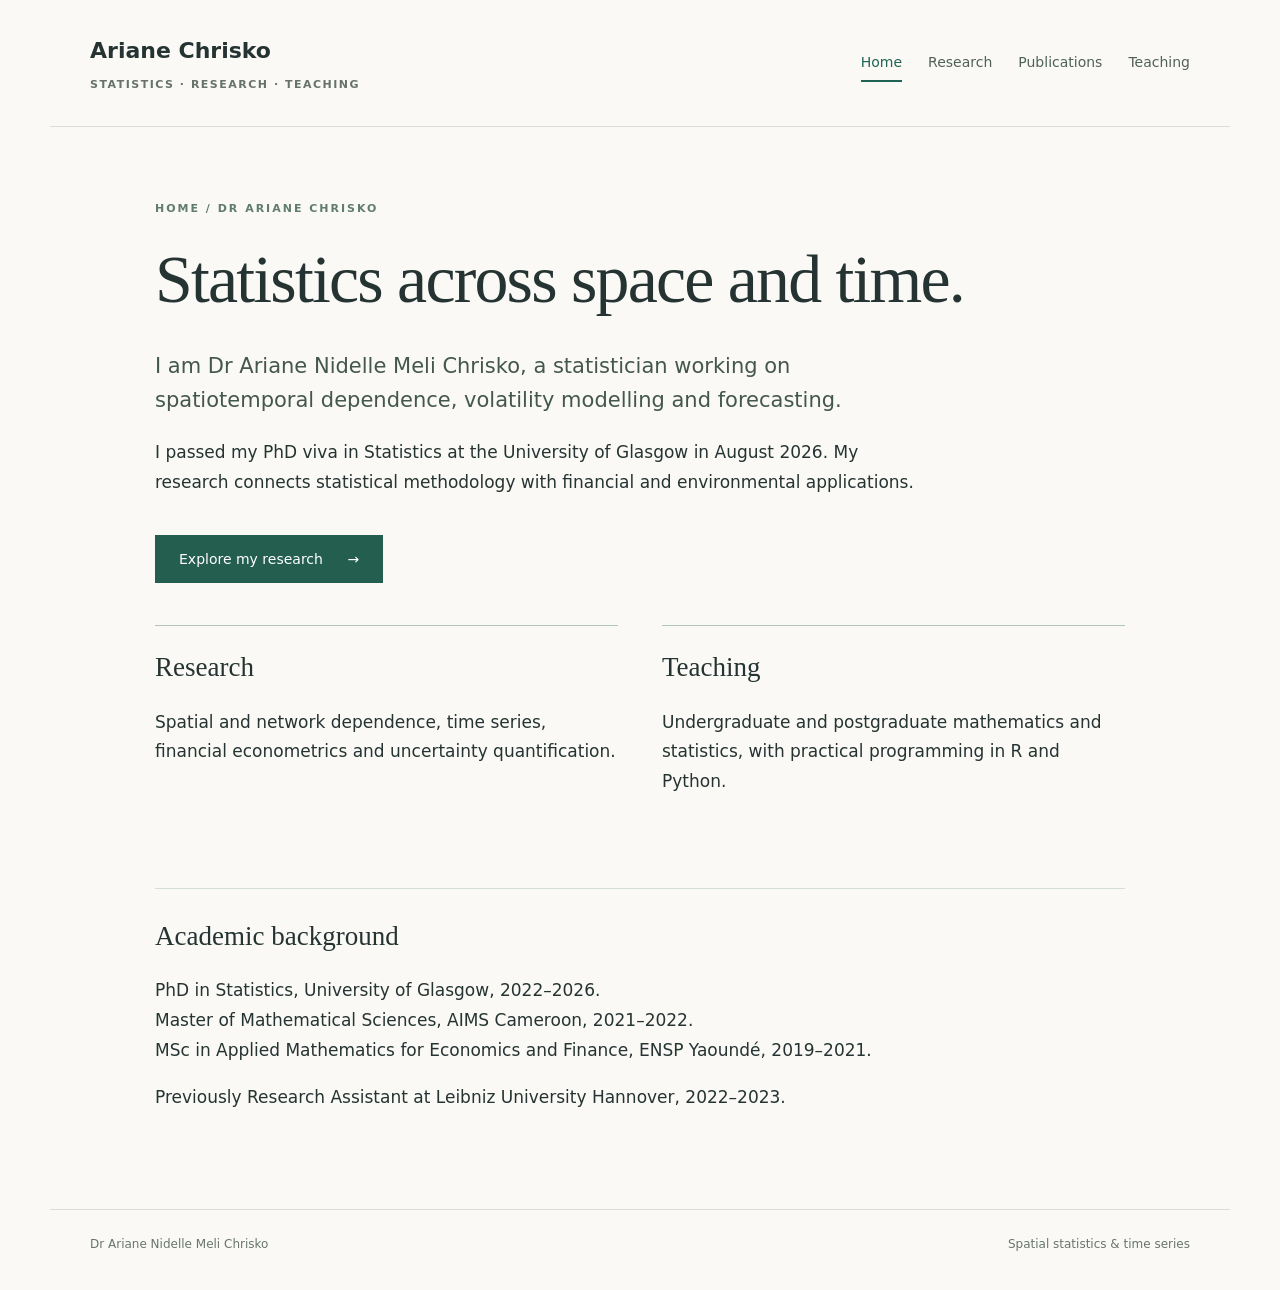
==== index.html @ 05c62856 "Add files via upload my website" ====
<!doctype html>
<html lang="en"><head><meta charset="utf-8"><meta name="viewport" content="width=device-width,initial-scale=1"><title>Home | Ariane Chrisko</title><meta name="description" content="Academic website of Dr Ariane Chrisko: spatial statistics, time series, volatility modelling and teaching."><link rel="stylesheet" href="style.css"></head>
<body><a class="skip" href="#main">Skip to content</a><header><a class="brand" href="index.html">Ariane Chrisko<span>Statistics · Research · Teaching</span></a><nav aria-label="Main navigation"><a href="index.html" aria-current="page">Home</a><a href="research.html">Research</a><a href="publications.html">Publications</a><a href="teaching.html">Teaching</a></nav></header><main id="main"><p class="eyebrow">Home / Dr Ariane Chrisko</p><h1>Statistics across space and time.</h1><p class="lead">I am Dr Ariane Nidelle Meli Chrisko, a statistician working on spatiotemporal dependence, volatility modelling and forecasting.</p><p>I passed my PhD viva in Statistics at the University of Glasgow in August 2026. My research connects statistical methodology with financial and environmental applications.</p><a class="button" href="research.html">Explore my research <span aria-hidden="true">→</span></a><div class="grid"><article><h2>Research</h2><p>Spatial and network dependence, time series, financial econometrics and uncertainty quantification.</p></article><article><h2>Teaching</h2><p>Undergraduate and postgraduate mathematics and statistics, with practical programming in R and Python.</p></article></div><section><h2>Academic background</h2><p>PhD in Statistics, University of Glasgow, 2022–2026.<br>Master of Mathematical Sciences, AIMS Cameroon, 2021–2022.<br>MSc in Applied Mathematics for Economics and Finance, ENSP Yaoundé, 2019–2021.</p><p>Previously Research Assistant at Leibniz University Hannover, 2022–2023.</p></section></main><footer><span>Dr Ariane Nidelle Meli Chrisko</span><span>Spatial statistics &amp; time series</span></footer></body></html>
---- style.css ----
*{box-sizing:border-box}html{scroll-behavior:smooth}body{margin:0;background:#faf9f6;color:#253432;font:17px/1.75 system-ui,-apple-system,BlinkMacSystemFont,"Segoe UI",sans-serif}a{color:#1f6556;text-underline-offset:5px}header{max-width:1180px;margin:auto;padding:32px 40px;display:flex;align-items:center;justify-content:space-between;gap:24px;border-bottom:1px solid #d9ded8}.brand{font-size:22px;font-weight:650;text-decoration:none;color:#253432}.brand span{display:block;font-size:11px;letter-spacing:1.5px;text-transform:uppercase;color:#66726b;margin-top:4px}nav{display:flex;gap:26px;flex-wrap:wrap}nav a{text-decoration:none;font-size:14px;color:#50615b;padding:6px 0}nav a[aria-current=page]{border-bottom:2px solid #1f6556;color:#1f6556}main{max-width:1050px;margin:auto;padding:72px 40px 80px}.eyebrow{text-transform:uppercase;letter-spacing:2px;font-size:11px;font-weight:650;color:#607c70;margin:0 0 24px}h1{font-family:Georgia,serif;font-size:clamp(38px,5.3vw,68px);font-weight:400;line-height:1.12;letter-spacing:-1.8px;max-width:880px;margin:0 0 32px}h2{font-family:Georgia,serif;font-size:27px;line-height:1.3;font-weight:400;margin-top:0}p{max-width:780px}.lead{font-size:21px;line-height:1.6;max-width:760px;color:#44574e}.button{display:inline-block;background:#245e4e;color:white;text-decoration:none;padding:12px 24px;font-size:14px;margin:20px 0 42px}.button span{margin-left:20px}.grid{display:grid;grid-template-columns:1fr 1fr;gap:44px;margin-bottom:50px}.grid article{padding:24px 0;border-top:1px solid #b3c6bc}section{border-top:1px solid #d5ddd7;margin-top:38px;padding-top:30px}.paper{padding:32px 0;border-top:1px solid #d5ddd7}.paper .eyebrow{margin-bottom:12px}.paper h2{max-width:800px}footer{max-width:1180px;margin:auto;padding:24px 40px 35px;border-top:1px solid #d9ded8;display:flex;justify-content:space-between;gap:20px;color:#68756f;font-size:12px}.skip{position:absolute;top:-100px;padding:10px;background:white}.skip:focus{top:0}:focus-visible{outline:3px solid #a66c23;outline-offset:5px}@media(max-width:700px){header{padding:24px;align-items:flex-start;flex-direction:column}nav{gap:22px}main{padding:48px 24px}.grid{grid-template-columns:1fr;gap:10px}footer{padding:24px;flex-direction:column;gap:6px}.lead{font-size:19px}h1{letter-spacing:-1px}}
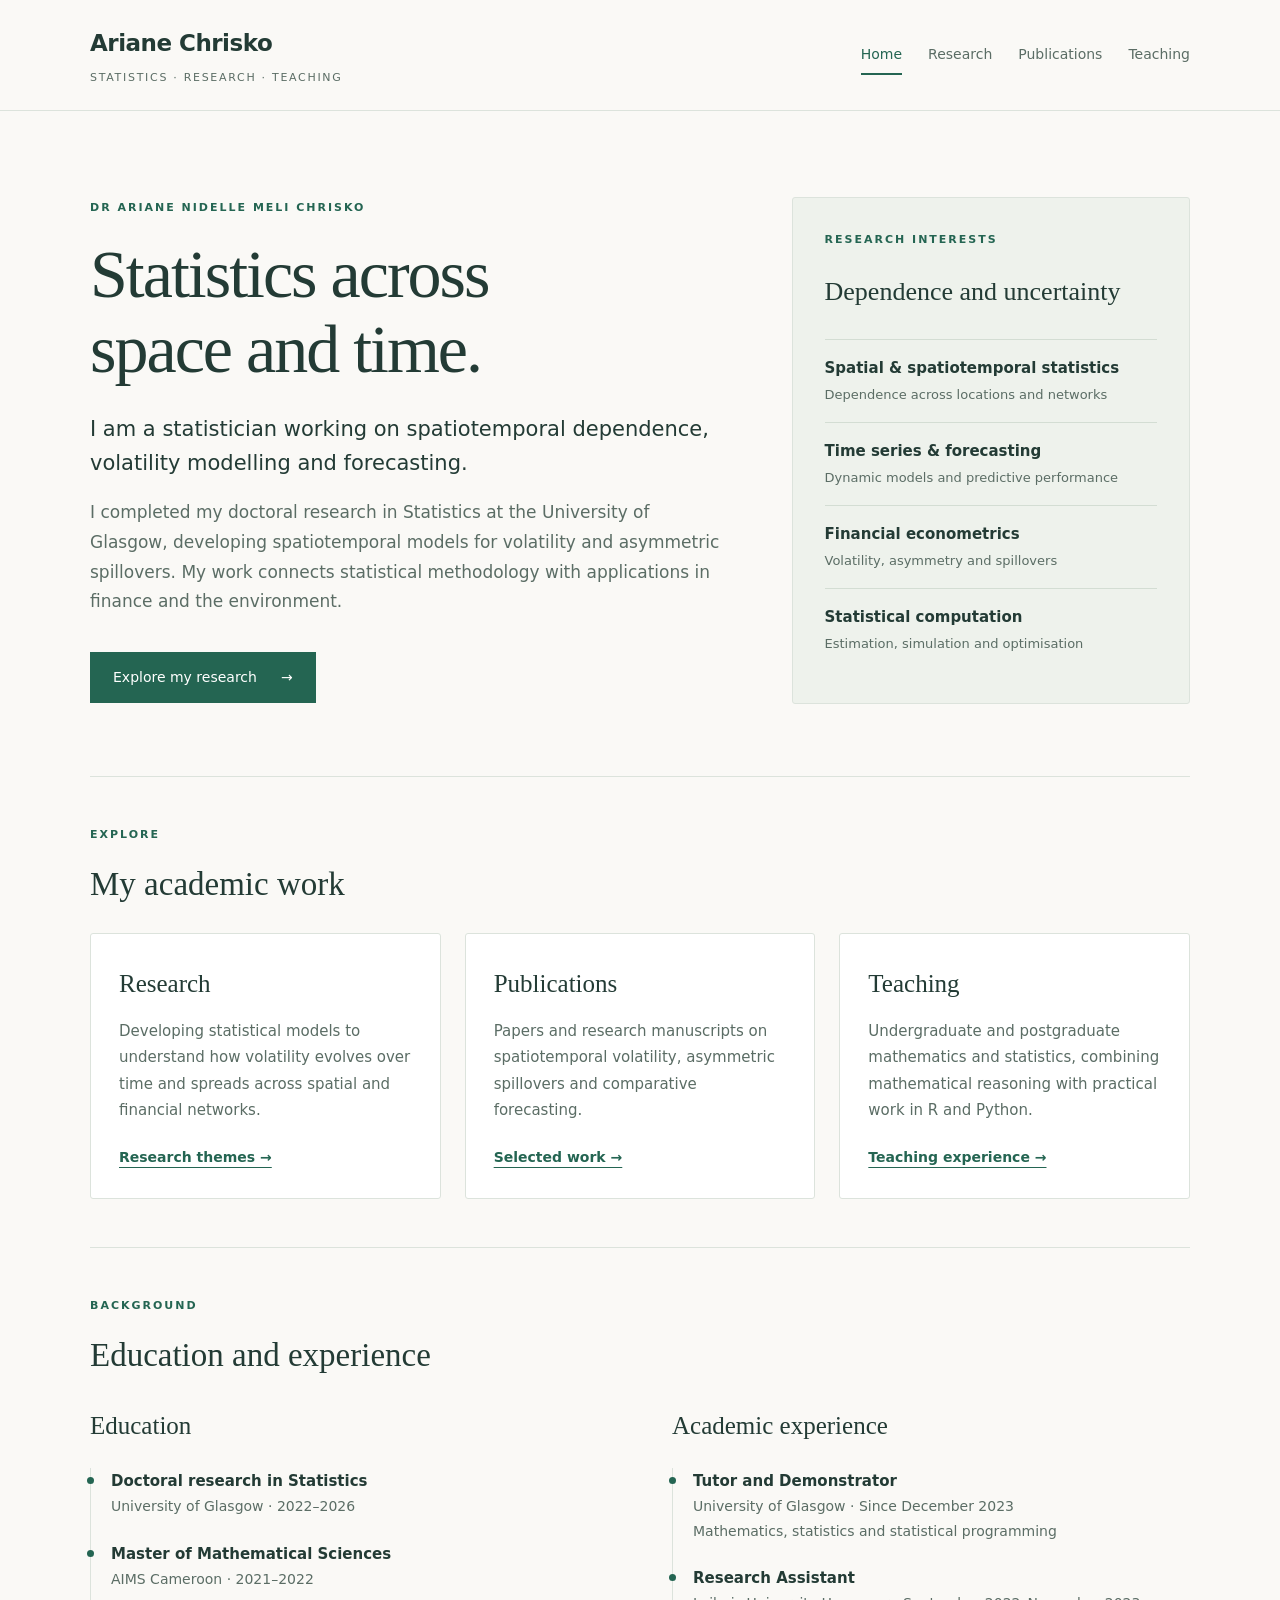
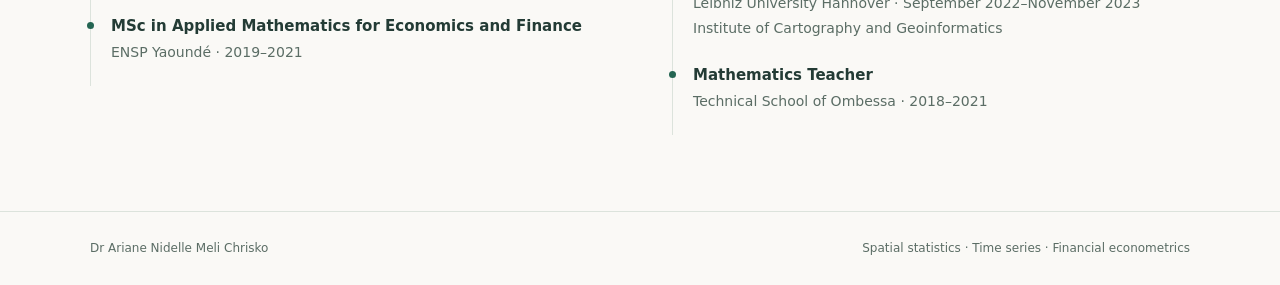
==== commit 96c3046b: "Update" ====
--- a/index.html
+++ b/index.html
@@ -1,3 +1,552 @@
 <!doctype html>
-<html lang="en"><head><meta charset="utf-8"><meta name="viewport" content="width=device-width,initial-scale=1"><title>Home | Ariane Chrisko</title><meta name="description" content="Academic website of Dr Ariane Chrisko: spatial statistics, time series, volatility modelling and teaching."><link rel="stylesheet" href="style.css"></head>
-<body><a class="skip" href="#main">Skip to content</a><header><a class="brand" href="index.html">Ariane Chrisko<span>Statistics · Research · Teaching</span></a><nav aria-label="Main navigation"><a href="index.html" aria-current="page">Home</a><a href="research.html">Research</a><a href="publications.html">Publications</a><a href="teaching.html">Teaching</a></nav></header><main id="main"><p class="eyebrow">Home / Dr Ariane Chrisko</p><h1>Statistics across space and time.</h1><p class="lead">I am Dr Ariane Nidelle Meli Chrisko, a statistician working on spatiotemporal dependence, volatility modelling and forecasting.</p><p>I passed my PhD viva in Statistics at the University of Glasgow in August 2026. My research connects statistical methodology with financial and environmental applications.</p><a class="button" href="research.html">Explore my research <span aria-hidden="true">→</span></a><div class="grid"><article><h2>Research</h2><p>Spatial and network dependence, time series, financial econometrics and uncertainty quantification.</p></article><article><h2>Teaching</h2><p>Undergraduate and postgraduate mathematics and statistics, with practical programming in R and Python.</p></article></div><section><h2>Academic background</h2><p>PhD in Statistics, University of Glasgow, 2022–2026.<br>Master of Mathematical Sciences, AIMS Cameroon, 2021–2022.<br>MSc in Applied Mathematics for Economics and Finance, ENSP Yaoundé, 2019–2021.</p><p>Previously Research Assistant at Leibniz University Hannover, 2022–2023.</p></section></main><footer><span>Dr Ariane Nidelle Meli Chrisko</span><span>Spatial statistics &amp; time series</span></footer></body></html>+<html lang="en">
+<head>
+  <meta charset="utf-8">
+  <meta name="viewport" content="width=device-width, initial-scale=1">
+
+  <title>Dr Ariane Chrisko | Statistics & Research</title>
+  <meta name="description"
+        content="Dr Ariane Chrisko researches spatial statistics, time series, volatility modelling and forecasting.">
+
+  <style>
+    :root {
+      --background: #faf9f6;
+      --surface: #ffffff;
+      --text: #233b35;
+      --muted: #5b6d65;
+      --accent: #246552;
+      --border: #dce3dc;
+    }
+
+    * {
+      box-sizing: border-box;
+    }
+
+    body {
+      margin: 0;
+      background: var(--background);
+      color: var(--text);
+      font-family: system-ui, -apple-system, BlinkMacSystemFont,
+                   "Segoe UI", sans-serif;
+      font-size: 17px;
+      line-height: 1.75;
+    }
+
+    a {
+      color: var(--accent);
+      text-underline-offset: 5px;
+    }
+
+    a:focus-visible {
+      outline: 3px solid #ad792f;
+      outline-offset: 6px;
+    }
+
+    .container {
+      width: min(1100px, calc(100% - 48px));
+      margin-inline: auto;
+    }
+
+    .skip-link {
+      position: absolute;
+      left: 16px;
+      top: -100px;
+      padding: 10px 16px;
+      background: white;
+      z-index: 10;
+    }
+
+    .skip-link:focus {
+      top: 12px;
+    }
+
+    header {
+      border-bottom: 1px solid var(--border);
+    }
+
+    .header-content {
+      min-height: 110px;
+      display: flex;
+      align-items: center;
+      justify-content: space-between;
+      gap: 28px;
+    }
+
+    .brand {
+      color: var(--text);
+      text-decoration: none;
+      font-size: 23px;
+      font-weight: 650;
+      letter-spacing: -0.5px;
+    }
+
+    .brand span {
+      display: block;
+      margin-top: 4px;
+      color: var(--muted);
+      font-size: 11px;
+      font-weight: 500;
+      letter-spacing: 1.7px;
+      text-transform: uppercase;
+    }
+
+    nav {
+      display: flex;
+      flex-wrap: wrap;
+      gap: 26px;
+    }
+
+    nav a {
+      padding: 7px 0;
+      color: var(--muted);
+      text-decoration: none;
+      font-size: 14px;
+    }
+
+    nav a:hover,
+    nav a[aria-current="page"] {
+      color: var(--accent);
+    }
+
+    nav a[aria-current="page"] {
+      border-bottom: 2px solid var(--accent);
+    }
+
+    .hero {
+      display: grid;
+      grid-template-columns: 1.6fr 1fr;
+      align-items: center;
+      gap: 64px;
+      padding-block: 86px 72px;
+    }
+
+    .eyebrow {
+      margin: 0 0 20px;
+      color: var(--accent);
+      font-size: 11px;
+      font-weight: 650;
+      letter-spacing: 2px;
+      text-transform: uppercase;
+    }
+
+    h1,
+    h2,
+    h3 {
+      font-family: Georgia, "Times New Roman", serif;
+      font-weight: 400;
+    }
+
+    h1 {
+      margin: 0 0 26px;
+      font-size: clamp(43px, 5.5vw, 68px);
+      line-height: 1.1;
+      letter-spacing: -2px;
+    }
+
+    .lead {
+      margin-bottom: 18px;
+      font-size: 21px;
+      line-height: 1.6;
+    }
+
+    .intro {
+      color: var(--muted);
+    }
+
+    .button {
+      display: inline-flex;
+      align-items: center;
+      gap: 24px;
+      margin-top: 18px;
+      padding: 12px 22px;
+      background: var(--accent);
+      color: white;
+      text-decoration: none;
+      font-size: 14px;
+      border: 1px solid var(--accent);
+      transition: background 150ms ease;
+    }
+
+    .button:hover {
+      background: #194b3c;
+    }
+
+    .research-panel {
+      padding: 32px;
+      background: #eef2ec;
+      border: 1px solid var(--border);
+      border-radius: 3px;
+    }
+
+    .research-panel h2 {
+      margin: 0 0 24px;
+      font-size: 26px;
+    }
+
+    .research-panel ul {
+      list-style: none;
+      padding: 0;
+      margin: 0;
+    }
+
+    .research-panel li {
+      padding: 15px 0;
+      border-top: 1px solid #d3ddd3;
+    }
+
+    .research-panel li strong {
+      display: block;
+      font-size: 15px;
+      font-weight: 600;
+    }
+
+    .research-panel li span {
+      display: block;
+      color: var(--muted);
+      font-size: 13px;
+      margin-top: 3px;
+    }
+
+    .section {
+      padding-block: 48px;
+      border-top: 1px solid var(--border);
+    }
+
+    .section-heading {
+      margin: 0 0 28px;
+      font-size: 33px;
+      line-height: 1.25;
+    }
+
+    .cards {
+      display: grid;
+      grid-template-columns: repeat(3, 1fr);
+      gap: 24px;
+    }
+
+    .card {
+      display: flex;
+      flex-direction: column;
+      padding: 28px;
+      background: var(--surface);
+      border: 1px solid var(--border);
+      border-radius: 3px;
+    }
+
+    .card h3 {
+      margin: 0 0 12px;
+      font-size: 25px;
+    }
+
+    .card p {
+      margin: 0 0 22px;
+      color: var(--muted);
+      font-size: 15px;
+    }
+
+    .card a {
+      align-self: flex-start;
+      margin-top: auto;
+      font-size: 14px;
+      font-weight: 600;
+    }
+
+    .background-grid {
+      display: grid;
+      grid-template-columns: 1fr 1fr;
+      gap: 64px;
+    }
+
+    .background-grid h3 {
+      margin: 0 0 20px;
+      font-size: 25px;
+    }
+
+    .timeline {
+      list-style: none;
+      padding: 0;
+      margin: 0;
+    }
+
+    .timeline li {
+      padding: 0 0 22px 20px;
+      border-left: 1px solid var(--border);
+      position: relative;
+    }
+
+    .timeline li::before {
+      content: "";
+      position: absolute;
+      top: 9px;
+      left: -4px;
+      width: 7px;
+      height: 7px;
+      border-radius: 50%;
+      background: var(--accent);
+    }
+
+    .timeline strong {
+      display: block;
+      font-size: 15px;
+      font-weight: 600;
+    }
+
+    .timeline span {
+      display: block;
+      color: var(--muted);
+      font-size: 14px;
+    }
+
+    footer {
+      margin-top: 28px;
+      border-top: 1px solid var(--border);
+    }
+
+    .footer-content {
+      display: flex;
+      justify-content: space-between;
+      flex-wrap: wrap;
+      gap: 12px;
+      padding-block: 26px;
+      color: var(--muted);
+      font-size: 12px;
+    }
+
+    @media (max-width: 850px) {
+      .hero {
+        grid-template-columns: 1fr;
+        gap: 36px;
+        padding-block: 56px;
+      }
+
+      .research-panel {
+        max-width: 600px;
+      }
+
+      .cards {
+        grid-template-columns: 1fr;
+      }
+
+      .background-grid {
+        gap: 32px;
+      }
+    }
+
+    @media (max-width: 600px) {
+      .container {
+        width: calc(100% - 36px);
+      }
+
+      .header-content {
+        align-items: flex-start;
+        flex-direction: column;
+        gap: 18px;
+        padding-block: 22px;
+      }
+
+      nav {
+        gap: 22px;
+      }
+
+      h1 {
+        letter-spacing: -1px;
+      }
+
+      .lead {
+        font-size: 19px;
+      }
+
+      .background-grid {
+        grid-template-columns: 1fr;
+      }
+
+      .section {
+        padding-block: 36px;
+      }
+
+      .research-panel,
+      .card {
+        padding: 24px;
+      }
+    }
+
+    @media (prefers-reduced-motion: reduce) {
+      * {
+        transition: none !important;
+      }
+    }
+  </style>
+</head>
+
+<body>
+  <a class="skip-link" href="#main">Skip to content</a>
+
+  <header>
+    <div class="container header-content">
+      <a class="brand" href="index.html">
+        Ariane Chrisko
+        <span>Statistics · Research · Teaching</span>
+      </a>
+
+      <nav aria-label="Main navigation">
+        <a href="index.html" aria-current="page">Home</a>
+        <a href="research.html">Research</a>
+        <a href="publications.html">Publications</a>
+        <a href="teaching.html">Teaching</a>
+      </nav>
+    </div>
+  </header>
+
+  <main id="main" class="container">
+    <section class="hero" aria-labelledby="intro-heading">
+      <div>
+        <p class="eyebrow">Dr Ariane Nidelle Meli Chrisko</p>
+
+        <h1 id="intro-heading">
+          Statistics across<br>space and time.
+        </h1>
+
+        <p class="lead">
+          I am a statistician working on spatiotemporal dependence,
+          volatility modelling and forecasting.
+        </p>
+
+        <p class="intro">
+          I completed my doctoral research in Statistics at the
+          University of Glasgow, developing spatiotemporal models
+          for volatility and asymmetric spillovers. My work connects
+          statistical methodology with applications in finance and
+          the environment.
+        </p>
+
+        <a class="button" href="research.html">
+          Explore my research
+          <span aria-hidden="true">→</span>
+        </a>
+      </div>
+
+      <aside class="research-panel" aria-labelledby="focus-heading">
+        <p class="eyebrow">Research interests</p>
+        <h2 id="focus-heading">Dependence and uncertainty</h2>
+
+        <ul>
+          <li>
+            <strong>Spatial &amp; spatiotemporal statistics</strong>
+            <span>Dependence across locations and networks</span>
+          </li>
+          <li>
+            <strong>Time series &amp; forecasting</strong>
+            <span>Dynamic models and predictive performance</span>
+          </li>
+          <li>
+            <strong>Financial econometrics</strong>
+            <span>Volatility, asymmetry and spillovers</span>
+          </li>
+          <li>
+            <strong>Statistical computation</strong>
+            <span>Estimation, simulation and optimisation</span>
+          </li>
+        </ul>
+      </aside>
+    </section>
+
+    <section class="section" aria-labelledby="work-heading">
+      <p class="eyebrow">Explore</p>
+      <h2 class="section-heading" id="work-heading">My academic work</h2>
+
+      <div class="cards">
+        <article class="card">
+          <h3>Research</h3>
+          <p>
+            Developing statistical models to understand how volatility
+            evolves over time and spreads across spatial and financial
+            networks.
+          </p>
+          <a href="research.html">Research themes →</a>
+        </article>
+
+        <article class="card">
+          <h3>Publications</h3>
+          <p>
+            Papers and research manuscripts on spatiotemporal volatility,
+            asymmetric spillovers and comparative forecasting.
+          </p>
+          <a href="publications.html">Selected work →</a>
+        </article>
+
+        <article class="card">
+          <h3>Teaching</h3>
+          <p>
+            Undergraduate and postgraduate mathematics and statistics,
+            combining mathematical reasoning with practical work in
+            R and Python.
+          </p>
+          <a href="teaching.html">Teaching experience →</a>
+        </article>
+      </div>
+    </section>
+
+    <section class="section" aria-labelledby="background-heading">
+      <p class="eyebrow">Background</p>
+      <h2 class="section-heading" id="background-heading">
+        Education and experience
+      </h2>
+
+      <div class="background-grid">
+        <div>
+          <h3>Education</h3>
+
+          <ul class="timeline">
+            <li>
+              <strong>Doctoral research in Statistics</strong>
+              <span>University of Glasgow · 2022–2026</span>
+            </li>
+            <li>
+              <strong>Master of Mathematical Sciences</strong>
+              <span>AIMS Cameroon · 2021–2022</span>
+            </li>
+            <li>
+              <strong>
+                MSc in Applied Mathematics for Economics and Finance
+              </strong>
+              <span>ENSP Yaoundé · 2019–2021</span>
+            </li>
+          </ul>
+        </div>
+
+        <div>
+          <h3>Academic experience</h3>
+
+          <ul class="timeline">
+            <li>
+              <strong>Tutor and Demonstrator</strong>
+              <span>University of Glasgow · Since December 2023</span>
+              <span>
+                Mathematics, statistics and statistical programming
+              </span>
+            </li>
+            <li>
+              <strong>Research Assistant</strong>
+              <span>
+                Leibniz University Hannover · September 2022–November 2023
+              </span>
+              <span>Institute of Cartography and Geoinformatics</span>
+            </li>
+            <li>
+              <strong>Mathematics Teacher</strong>
+              <span>Technical School of Ombessa · 2018–2021</span>
+            </li>
+          </ul>
+        </div>
+      </div>
+    </section>
+  </main>
+
+  <footer>
+    <div class="container footer-content">
+      <span>Dr Ariane Nidelle Meli Chrisko</span>
+      <span>Spatial statistics · Time series · Financial econometrics</span>
+    </div>
+  </footer>
+</body>
+</html>
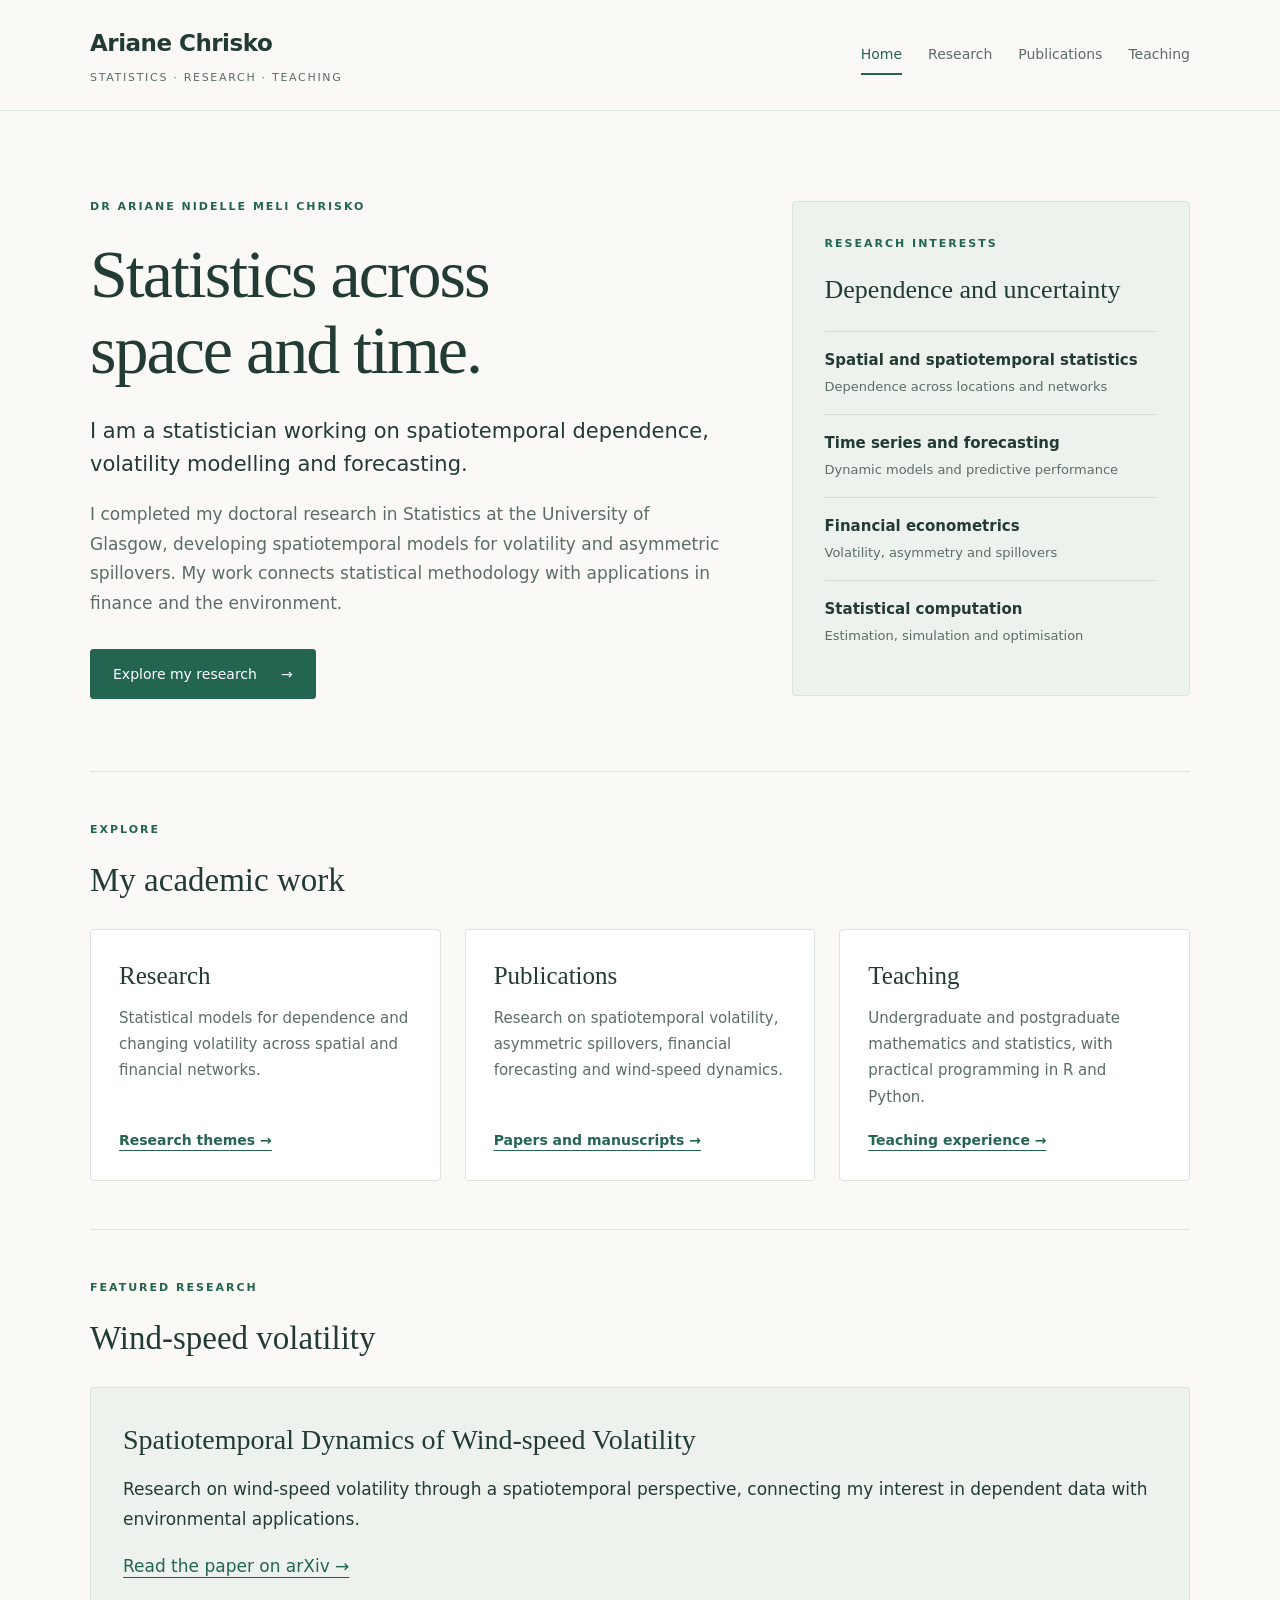
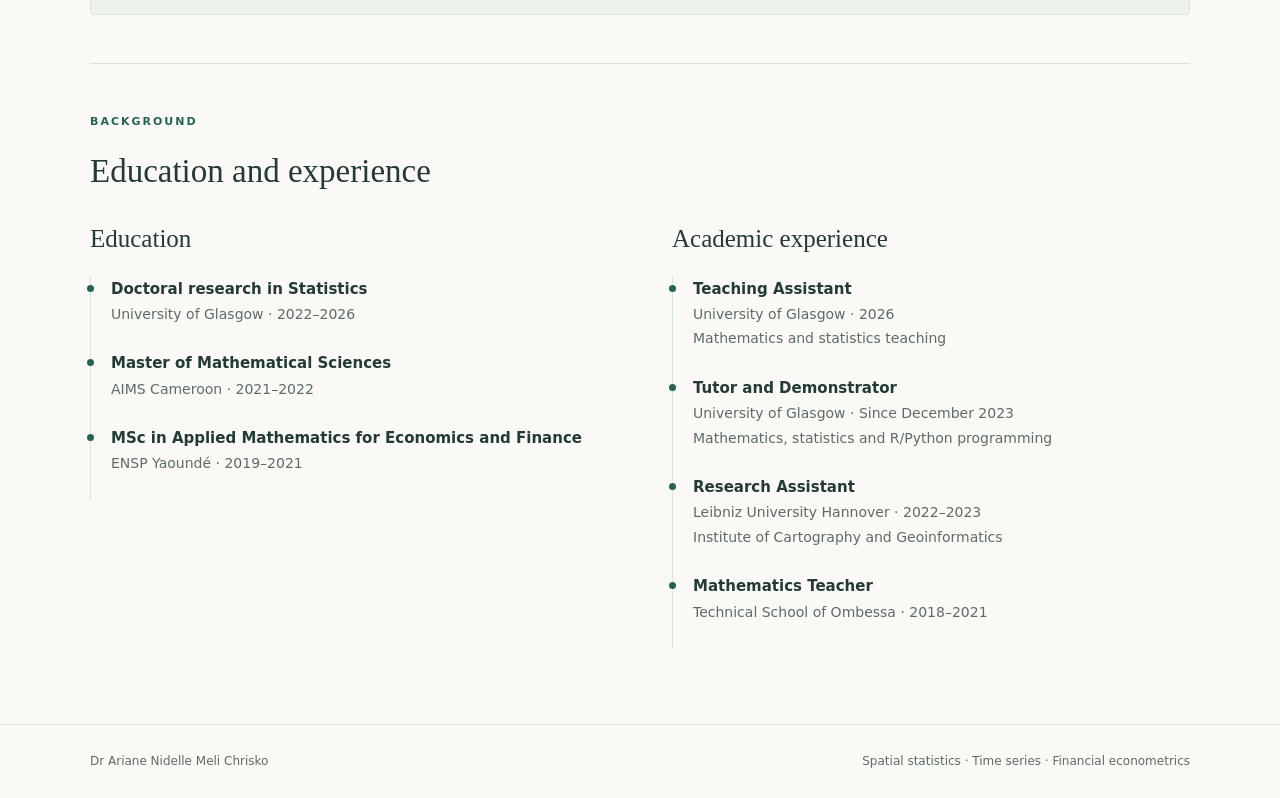
==== commit b9eecbf9: "Update" ====
--- a/index.html
+++ b/index.html
@@ -4,378 +4,12 @@
   <meta charset="utf-8">
   <meta name="viewport" content="width=device-width, initial-scale=1">
 
-  <title>Dr Ariane Chrisko | Statistics & Research</title>
+  <title>Dr Ariane Chrisko | Statistics and Research</title>
   <meta name="description"
-        content="Dr Ariane Chrisko researches spatial statistics, time series, volatility modelling and forecasting.">
-
-  <style>
-    :root {
-      --background: #faf9f6;
-      --surface: #ffffff;
-      --text: #233b35;
-      --muted: #5b6d65;
-      --accent: #246552;
-      --border: #dce3dc;
-    }
-
-    * {
-      box-sizing: border-box;
-    }
-
-    body {
-      margin: 0;
-      background: var(--background);
-      color: var(--text);
-      font-family: system-ui, -apple-system, BlinkMacSystemFont,
-                   "Segoe UI", sans-serif;
-      font-size: 17px;
-      line-height: 1.75;
-    }
-
-    a {
-      color: var(--accent);
-      text-underline-offset: 5px;
-    }
-
-    a:focus-visible {
-      outline: 3px solid #ad792f;
-      outline-offset: 6px;
-    }
-
-    .container {
-      width: min(1100px, calc(100% - 48px));
-      margin-inline: auto;
-    }
-
-    .skip-link {
-      position: absolute;
-      left: 16px;
-      top: -100px;
-      padding: 10px 16px;
-      background: white;
-      z-index: 10;
-    }
-
-    .skip-link:focus {
-      top: 12px;
-    }
-
-    header {
-      border-bottom: 1px solid var(--border);
-    }
-
-    .header-content {
-      min-height: 110px;
-      display: flex;
-      align-items: center;
-      justify-content: space-between;
-      gap: 28px;
-    }
-
-    .brand {
-      color: var(--text);
-      text-decoration: none;
-      font-size: 23px;
-      font-weight: 650;
-      letter-spacing: -0.5px;
-    }
-
-    .brand span {
-      display: block;
-      margin-top: 4px;
-      color: var(--muted);
-      font-size: 11px;
-      font-weight: 500;
-      letter-spacing: 1.7px;
-      text-transform: uppercase;
-    }
-
-    nav {
-      display: flex;
-      flex-wrap: wrap;
-      gap: 26px;
-    }
-
-    nav a {
-      padding: 7px 0;
-      color: var(--muted);
-      text-decoration: none;
-      font-size: 14px;
-    }
-
-    nav a:hover,
-    nav a[aria-current="page"] {
-      color: var(--accent);
-    }
-
-    nav a[aria-current="page"] {
-      border-bottom: 2px solid var(--accent);
-    }
-
-    .hero {
-      display: grid;
-      grid-template-columns: 1.6fr 1fr;
-      align-items: center;
-      gap: 64px;
-      padding-block: 86px 72px;
-    }
-
-    .eyebrow {
-      margin: 0 0 20px;
-      color: var(--accent);
-      font-size: 11px;
-      font-weight: 650;
-      letter-spacing: 2px;
-      text-transform: uppercase;
-    }
-
-    h1,
-    h2,
-    h3 {
-      font-family: Georgia, "Times New Roman", serif;
-      font-weight: 400;
-    }
-
-    h1 {
-      margin: 0 0 26px;
-      font-size: clamp(43px, 5.5vw, 68px);
-      line-height: 1.1;
-      letter-spacing: -2px;
-    }
-
-    .lead {
-      margin-bottom: 18px;
-      font-size: 21px;
-      line-height: 1.6;
-    }
-
-    .intro {
-      color: var(--muted);
-    }
-
-    .button {
-      display: inline-flex;
-      align-items: center;
-      gap: 24px;
-      margin-top: 18px;
-      padding: 12px 22px;
-      background: var(--accent);
-      color: white;
-      text-decoration: none;
-      font-size: 14px;
-      border: 1px solid var(--accent);
-      transition: background 150ms ease;
-    }
-
-    .button:hover {
-      background: #194b3c;
-    }
-
-    .research-panel {
-      padding: 32px;
-      background: #eef2ec;
-      border: 1px solid var(--border);
-      border-radius: 3px;
-    }
-
-    .research-panel h2 {
-      margin: 0 0 24px;
-      font-size: 26px;
-    }
-
-    .research-panel ul {
-      list-style: none;
-      padding: 0;
-      margin: 0;
-    }
-
-    .research-panel li {
-      padding: 15px 0;
-      border-top: 1px solid #d3ddd3;
-    }
-
-    .research-panel li strong {
-      display: block;
-      font-size: 15px;
-      font-weight: 600;
-    }
-
-    .research-panel li span {
-      display: block;
-      color: var(--muted);
-      font-size: 13px;
-      margin-top: 3px;
-    }
-
-    .section {
-      padding-block: 48px;
-      border-top: 1px solid var(--border);
-    }
-
-    .section-heading {
-      margin: 0 0 28px;
-      font-size: 33px;
-      line-height: 1.25;
-    }
-
-    .cards {
-      display: grid;
-      grid-template-columns: repeat(3, 1fr);
-      gap: 24px;
-    }
-
-    .card {
-      display: flex;
-      flex-direction: column;
-      padding: 28px;
-      background: var(--surface);
-      border: 1px solid var(--border);
-      border-radius: 3px;
-    }
-
-    .card h3 {
-      margin: 0 0 12px;
-      font-size: 25px;
-    }
-
-    .card p {
-      margin: 0 0 22px;
-      color: var(--muted);
-      font-size: 15px;
-    }
-
-    .card a {
-      align-self: flex-start;
-      margin-top: auto;
-      font-size: 14px;
-      font-weight: 600;
-    }
-
-    .background-grid {
-      display: grid;
-      grid-template-columns: 1fr 1fr;
-      gap: 64px;
-    }
-
-    .background-grid h3 {
-      margin: 0 0 20px;
-      font-size: 25px;
-    }
-
-    .timeline {
-      list-style: none;
-      padding: 0;
-      margin: 0;
-    }
-
-    .timeline li {
-      padding: 0 0 22px 20px;
-      border-left: 1px solid var(--border);
-      position: relative;
-    }
-
-    .timeline li::before {
-      content: "";
-      position: absolute;
-      top: 9px;
-      left: -4px;
-      width: 7px;
-      height: 7px;
-      border-radius: 50%;
-      background: var(--accent);
-    }
-
-    .timeline strong {
-      display: block;
-      font-size: 15px;
-      font-weight: 600;
-    }
-
-    .timeline span {
-      display: block;
-      color: var(--muted);
-      font-size: 14px;
-    }
-
-    footer {
-      margin-top: 28px;
-      border-top: 1px solid var(--border);
-    }
-
-    .footer-content {
-      display: flex;
-      justify-content: space-between;
-      flex-wrap: wrap;
-      gap: 12px;
-      padding-block: 26px;
-      color: var(--muted);
-      font-size: 12px;
-    }
-
-    @media (max-width: 850px) {
-      .hero {
-        grid-template-columns: 1fr;
-        gap: 36px;
-        padding-block: 56px;
-      }
-
-      .research-panel {
-        max-width: 600px;
-      }
-
-      .cards {
-        grid-template-columns: 1fr;
-      }
-
-      .background-grid {
-        gap: 32px;
-      }
-    }
-
-    @media (max-width: 600px) {
-      .container {
-        width: calc(100% - 36px);
-      }
-
-      .header-content {
-        align-items: flex-start;
-        flex-direction: column;
-        gap: 18px;
-        padding-block: 22px;
-      }
-
-      nav {
-        gap: 22px;
-      }
-
-      h1 {
-        letter-spacing: -1px;
-      }
-
-      .lead {
-        font-size: 19px;
-      }
-
-      .background-grid {
-        grid-template-columns: 1fr;
-      }
-
-      .section {
-        padding-block: 36px;
-      }
-
-      .research-panel,
-      .card {
-        padding: 24px;
-      }
-    }
-
-    @media (prefers-reduced-motion: reduce) {
-      * {
-        transition: none !important;
-      }
-    }
-  </style>
+    content="Academic website of Dr Ariane Chrisko: spatial statistics, time series, volatility modelling, forecasting and teaching.">
+  <meta name="theme-color" content="#246552">
+
+  <link rel="stylesheet" href="style.css">
 </head>
 
 <body>
@@ -402,9 +36,7 @@
       <div>
         <p class="eyebrow">Dr Ariane Nidelle Meli Chrisko</p>
 
-        <h1 id="intro-heading">
-          Statistics across<br>space and time.
-        </h1>
+        <h1 id="intro-heading">Statistics across<br>space and time.</h1>
 
         <p class="lead">
           I am a statistician working on spatiotemporal dependence,
@@ -420,8 +52,7 @@
         </p>
 
         <a class="button" href="research.html">
-          Explore my research
-          <span aria-hidden="true">→</span>
+          Explore my research <span aria-hidden="true">→</span>
         </a>
       </div>
 
@@ -431,11 +62,11 @@
 
         <ul>
           <li>
-            <strong>Spatial &amp; spatiotemporal statistics</strong>
+            <strong>Spatial and spatiotemporal statistics</strong>
             <span>Dependence across locations and networks</span>
           </li>
           <li>
-            <strong>Time series &amp; forecasting</strong>
+            <strong>Time series and forecasting</strong>
             <span>Dynamic models and predictive performance</span>
           </li>
           <li>
@@ -458,9 +89,8 @@
         <article class="card">
           <h3>Research</h3>
           <p>
-            Developing statistical models to understand how volatility
-            evolves over time and spreads across spatial and financial
-            networks.
+            Statistical models for dependence and changing volatility
+            across spatial and financial networks.
           </p>
           <a href="research.html">Research themes →</a>
         </article>
@@ -468,22 +98,42 @@
         <article class="card">
           <h3>Publications</h3>
           <p>
-            Papers and research manuscripts on spatiotemporal volatility,
-            asymmetric spillovers and comparative forecasting.
+            Research on spatiotemporal volatility, asymmetric spillovers,
+            financial forecasting and wind-speed dynamics.
           </p>
-          <a href="publications.html">Selected work →</a>
+          <a href="publications.html">Papers and manuscripts →</a>
         </article>
 
         <article class="card">
           <h3>Teaching</h3>
           <p>
             Undergraduate and postgraduate mathematics and statistics,
-            combining mathematical reasoning with practical work in
-            R and Python.
+            with practical programming in R and Python.
           </p>
           <a href="teaching.html">Teaching experience →</a>
         </article>
       </div>
+    </section>
+
+    <section class="section" aria-labelledby="featured-heading">
+      <p class="eyebrow">Featured research</p>
+      <h2 class="section-heading" id="featured-heading">
+        Wind-speed volatility
+      </h2>
+
+      <article class="feature">
+        <h3>Spatiotemporal Dynamics of Wind-speed Volatility</h3>
+        <p>
+          Research on wind-speed volatility through a spatiotemporal
+          perspective, connecting my interest in dependent data with
+          environmental applications.
+        </p>
+        <p>
+          <a href="https://doi.org/10.48550/arXiv.2605.07225">
+            Read the paper on arXiv →
+          </a>
+        </p>
+      </article>
     </section>
 
     <section class="section" aria-labelledby="background-heading">
@@ -519,17 +169,18 @@
 
           <ul class="timeline">
             <li>
+              <strong>Teaching Assistant</strong>
+              <span>University of Glasgow · 2026</span>
+              <span>Mathematics and statistics teaching</span>
+            </li>
+            <li>
               <strong>Tutor and Demonstrator</strong>
               <span>University of Glasgow · Since December 2023</span>
-              <span>
-                Mathematics, statistics and statistical programming
-              </span>
+              <span>Mathematics, statistics and R/Python programming</span>
             </li>
             <li>
               <strong>Research Assistant</strong>
-              <span>
-                Leibniz University Hannover · September 2022–November 2023
-              </span>
+              <span>Leibniz University Hannover · 2022–2023</span>
               <span>Institute of Cartography and Geoinformatics</span>
             </li>
             <li>
--- a/style.css
+++ b/style.css
@@ -0,0 +1,502 @@
+:root {
+  --background: #faf9f6;
+  --surface: #ffffff;
+  --text: #233b35;
+  --muted: #5b6d65;
+  --accent: #246552;
+  --border: #dce3dc;
+  --soft: #eef2ec;
+}
+
+* {
+  box-sizing: border-box;
+}
+
+body {
+  margin: 0;
+  background: var(--background);
+  color: var(--text);
+  font-family: system-ui, -apple-system, BlinkMacSystemFont,
+    "Segoe UI", sans-serif;
+  font-size: 17px;
+  line-height: 1.75;
+}
+
+a {
+  color: var(--accent);
+  text-underline-offset: 5px;
+}
+
+a:hover {
+  text-decoration-thickness: 2px;
+}
+
+a:focus-visible {
+  outline: 3px solid #ad792f;
+  outline-offset: 5px;
+}
+
+.container {
+  width: min(1100px, calc(100% - 48px));
+  margin-inline: auto;
+}
+
+.skip-link {
+  position: absolute;
+  left: 16px;
+  top: -100px;
+  padding: 10px 16px;
+  background: white;
+  z-index: 10;
+}
+
+.skip-link:focus {
+  top: 12px;
+}
+
+header {
+  border-bottom: 1px solid var(--border);
+}
+
+.header-content {
+  min-height: 110px;
+  display: flex;
+  align-items: center;
+  justify-content: space-between;
+  gap: 28px;
+}
+
+.brand {
+  color: var(--text);
+  text-decoration: none;
+  font-size: 23px;
+  font-weight: 650;
+  letter-spacing: -0.5px;
+}
+
+.brand span {
+  display: block;
+  margin-top: 4px;
+  color: var(--muted);
+  font-size: 11px;
+  font-weight: 500;
+  letter-spacing: 1.7px;
+  text-transform: uppercase;
+}
+
+nav {
+  display: flex;
+  flex-wrap: wrap;
+  gap: 26px;
+}
+
+nav a {
+  padding: 7px 0;
+  color: var(--muted);
+  text-decoration: none;
+  font-size: 14px;
+}
+
+nav a:hover,
+nav a[aria-current="page"] {
+  color: var(--accent);
+}
+
+nav a[aria-current="page"] {
+  border-bottom: 2px solid var(--accent);
+}
+
+h1,
+h2,
+h3 {
+  font-family: Georgia, "Times New Roman", serif;
+  font-weight: 400;
+}
+
+h1 {
+  margin: 0 0 26px;
+  font-size: clamp(42px, 5.5vw, 68px);
+  line-height: 1.12;
+  letter-spacing: -2px;
+}
+
+h2 {
+  line-height: 1.3;
+}
+
+h3 {
+  line-height: 1.4;
+}
+
+p {
+  margin: 0 0 18px;
+}
+
+.eyebrow {
+  margin: 0 0 20px;
+  color: var(--accent);
+  font-size: 11px;
+  font-weight: 650;
+  letter-spacing: 2px;
+  text-transform: uppercase;
+}
+
+.lead {
+  font-size: 21px;
+  line-height: 1.6;
+}
+
+.muted,
+.intro {
+  color: var(--muted);
+}
+
+.hero {
+  display: grid;
+  grid-template-columns: 1.6fr 1fr;
+  align-items: center;
+  gap: 64px;
+  padding-block: 86px 72px;
+}
+
+.page-intro {
+  max-width: 850px;
+  padding-block: 72px 48px;
+}
+
+.button {
+  display: inline-flex;
+  align-items: center;
+  gap: 24px;
+  margin-top: 12px;
+  padding: 12px 22px;
+  background: var(--accent);
+  color: white;
+  text-decoration: none;
+  font-size: 14px;
+  border: 1px solid var(--accent);
+  border-radius: 3px;
+  transition: background 150ms ease;
+}
+
+.button:hover {
+  background: #194b3c;
+}
+
+.research-panel {
+  padding: 32px;
+  background: var(--soft);
+  border: 1px solid var(--border);
+  border-radius: 4px;
+}
+
+.research-panel h2 {
+  margin: 0 0 24px;
+  font-size: 26px;
+}
+
+.research-panel ul {
+  list-style: none;
+  padding: 0;
+  margin: 0;
+}
+
+.research-panel li {
+  padding: 15px 0;
+  border-top: 1px solid #d3ddd3;
+}
+
+.research-panel li strong {
+  display: block;
+  font-size: 15px;
+  font-weight: 600;
+}
+
+.research-panel li span {
+  display: block;
+  color: var(--muted);
+  font-size: 13px;
+  margin-top: 3px;
+}
+
+.section {
+  padding-block: 48px;
+  border-top: 1px solid var(--border);
+}
+
+.section-heading {
+  margin: 0 0 28px;
+  font-size: 33px;
+  line-height: 1.25;
+}
+
+.cards {
+  display: grid;
+  grid-template-columns: repeat(3, 1fr);
+  gap: 24px;
+}
+
+.cards.two {
+  grid-template-columns: repeat(2, 1fr);
+}
+
+.card {
+  display: flex;
+  flex-direction: column;
+  padding: 28px;
+  background: var(--surface);
+  border: 1px solid var(--border);
+  border-radius: 4px;
+}
+
+.card h3 {
+  margin: 0 0 12px;
+  font-size: 25px;
+}
+
+.card p {
+  color: var(--muted);
+  font-size: 15px;
+}
+
+.card a {
+  align-self: flex-start;
+  margin-top: auto;
+  font-size: 14px;
+  font-weight: 600;
+}
+
+.background-grid {
+  display: grid;
+  grid-template-columns: 1fr 1fr;
+  gap: 64px;
+}
+
+.background-grid h3 {
+  margin: 0 0 20px;
+  font-size: 25px;
+}
+
+.timeline {
+  list-style: none;
+  padding: 0;
+  margin: 0;
+}
+
+.timeline li {
+  padding: 0 0 24px 20px;
+  border-left: 1px solid var(--border);
+  position: relative;
+}
+
+.timeline li::before {
+  content: "";
+  position: absolute;
+  top: 9px;
+  left: -4px;
+  width: 7px;
+  height: 7px;
+  border-radius: 50%;
+  background: var(--accent);
+}
+
+.timeline strong {
+  display: block;
+  font-size: 15px;
+  font-weight: 600;
+}
+
+.timeline span {
+  display: block;
+  color: var(--muted);
+  font-size: 14px;
+}
+
+.feature {
+  padding: 32px;
+  background: var(--soft);
+  border: 1px solid var(--border);
+  border-radius: 4px;
+}
+
+.feature h3 {
+  margin: 0 0 16px;
+  font-size: 28px;
+}
+
+.feature p:last-child {
+  margin-bottom: 0;
+}
+
+.publication-list {
+  list-style: none;
+  margin: 0;
+  padding: 0;
+}
+
+.publication {
+  padding: 30px 0;
+  border-bottom: 1px solid var(--border);
+}
+
+.publication:first-child {
+  padding-top: 0;
+}
+
+.publication:last-child {
+  border-bottom: 0;
+}
+
+.publication h3 {
+  margin: 0 0 12px;
+  font-size: 26px;
+}
+
+.publication p {
+  max-width: 850px;
+  color: var(--muted);
+}
+
+.publication .metadata {
+  font-size: 14px;
+}
+
+.publication a {
+  overflow-wrap: anywhere;
+}
+
+.tags {
+  display: flex;
+  flex-wrap: wrap;
+  gap: 8px;
+  margin-top: 18px;
+}
+
+.tag {
+  padding: 4px 10px;
+  border: 1px solid var(--border);
+  border-radius: 30px;
+  color: var(--muted);
+  font-size: 12px;
+}
+
+.table-wrapper {
+  overflow-x: auto;
+}
+
+table {
+  width: 100%;
+  border-collapse: collapse;
+  text-align: left;
+}
+
+caption {
+  text-align: left;
+  color: var(--muted);
+  margin-bottom: 18px;
+  font-size: 15px;
+}
+
+th,
+td {
+  padding: 16px;
+  border-bottom: 1px solid var(--border);
+  vertical-align: top;
+  font-size: 15px;
+}
+
+th {
+  background: var(--soft);
+  font-weight: 600;
+}
+
+footer {
+  margin-top: 28px;
+  border-top: 1px solid var(--border);
+}
+
+.footer-content {
+  display: flex;
+  justify-content: space-between;
+  flex-wrap: wrap;
+  gap: 12px;
+  padding-block: 26px;
+  color: var(--muted);
+  font-size: 12px;
+}
+
+@media (max-width: 850px) {
+  .hero {
+    grid-template-columns: 1fr;
+    gap: 36px;
+    padding-block: 56px;
+  }
+
+  .research-panel {
+    max-width: 600px;
+  }
+
+  .cards,
+  .cards.two {
+    grid-template-columns: 1fr;
+  }
+
+  .background-grid {
+    gap: 32px;
+  }
+}
+
+@media (max-width: 600px) {
+  .container {
+    width: calc(100% - 36px);
+  }
+
+  .header-content {
+    align-items: flex-start;
+    flex-direction: column;
+    gap: 18px;
+    padding-block: 22px;
+  }
+
+  nav {
+    gap: 20px;
+  }
+
+  h1 {
+    letter-spacing: -1px;
+  }
+
+  .lead {
+    font-size: 19px;
+  }
+
+  .background-grid {
+    grid-template-columns: 1fr;
+  }
+
+  .page-intro {
+    padding-block: 48px 32px;
+  }
+
+  .section {
+    padding-block: 36px;
+  }
+
+  .research-panel,
+  .card,
+  .feature {
+    padding: 24px;
+  }
+
+  th,
+  td {
+    padding: 12px;
+    font-size: 14px;
+  }
+}
+
+@media (prefers-reduced-motion: reduce) {
+  * {
+    transition: none !important;
+  }
+}
